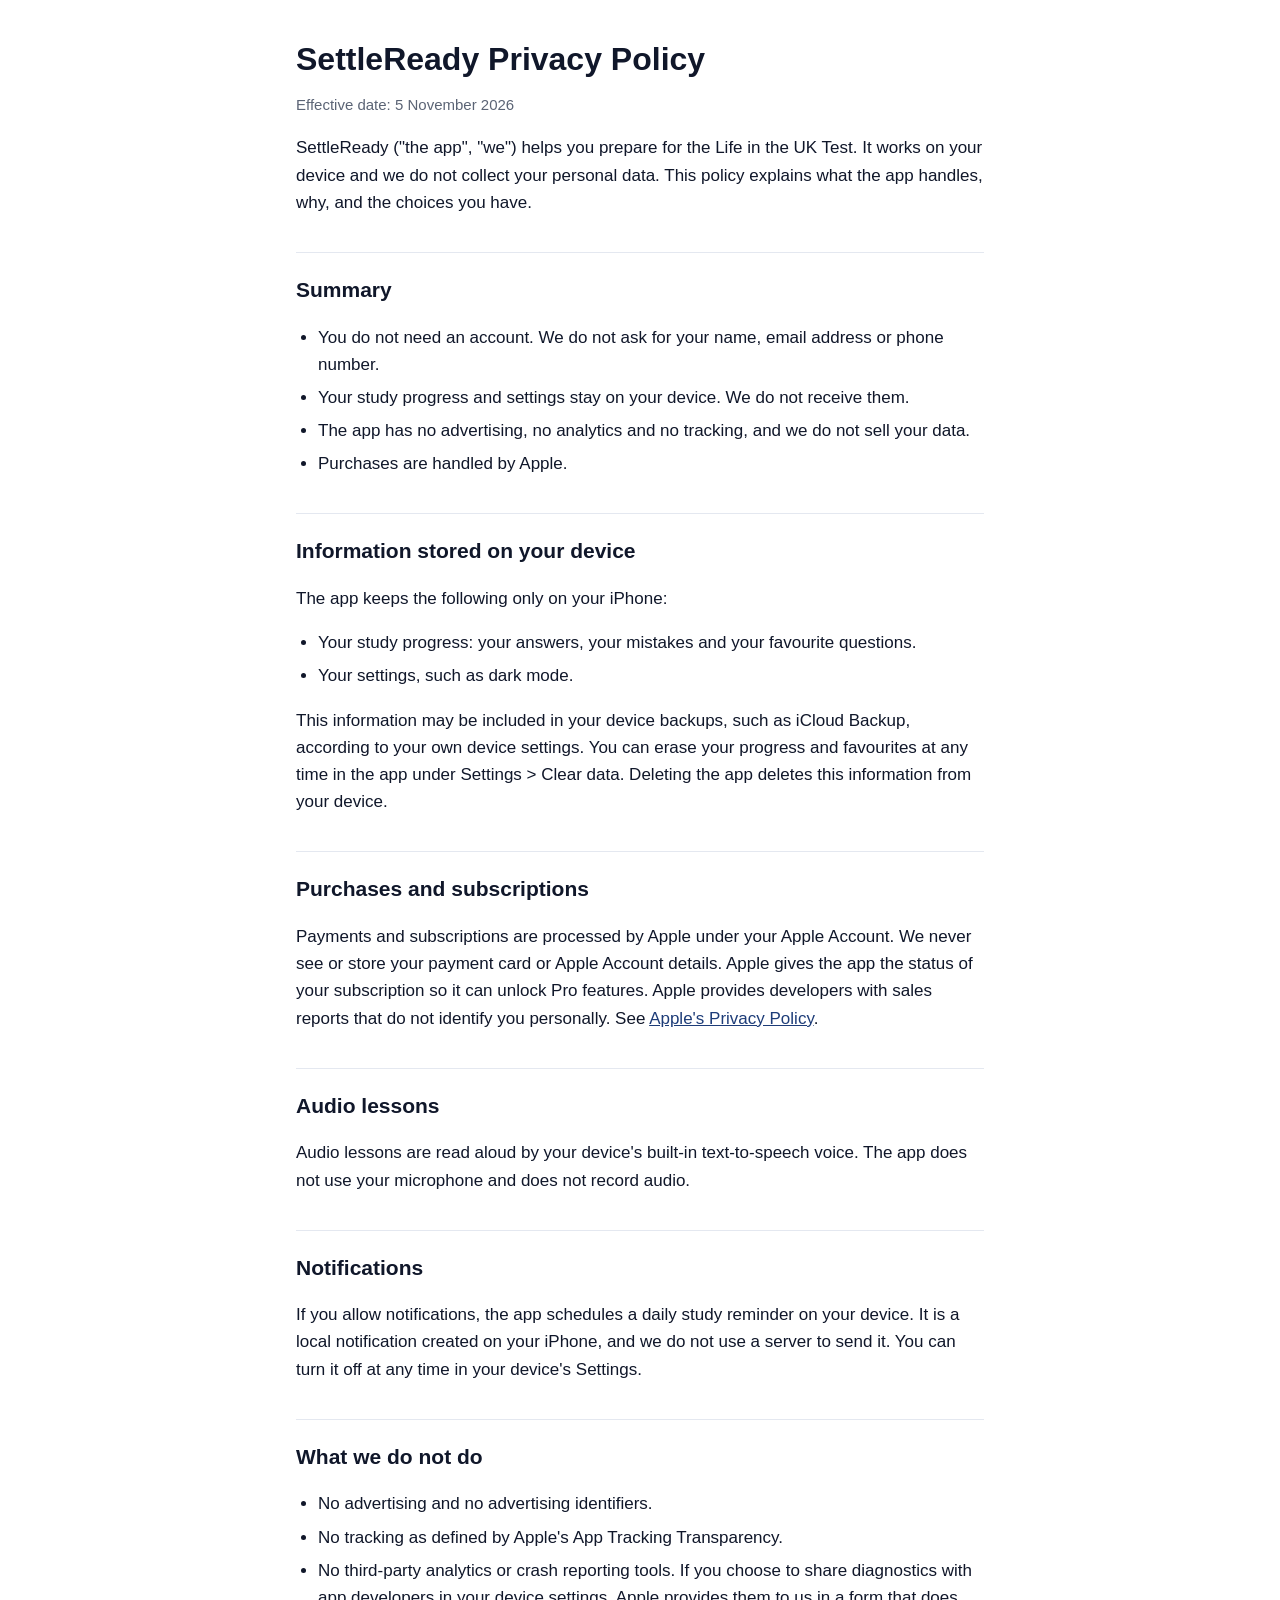
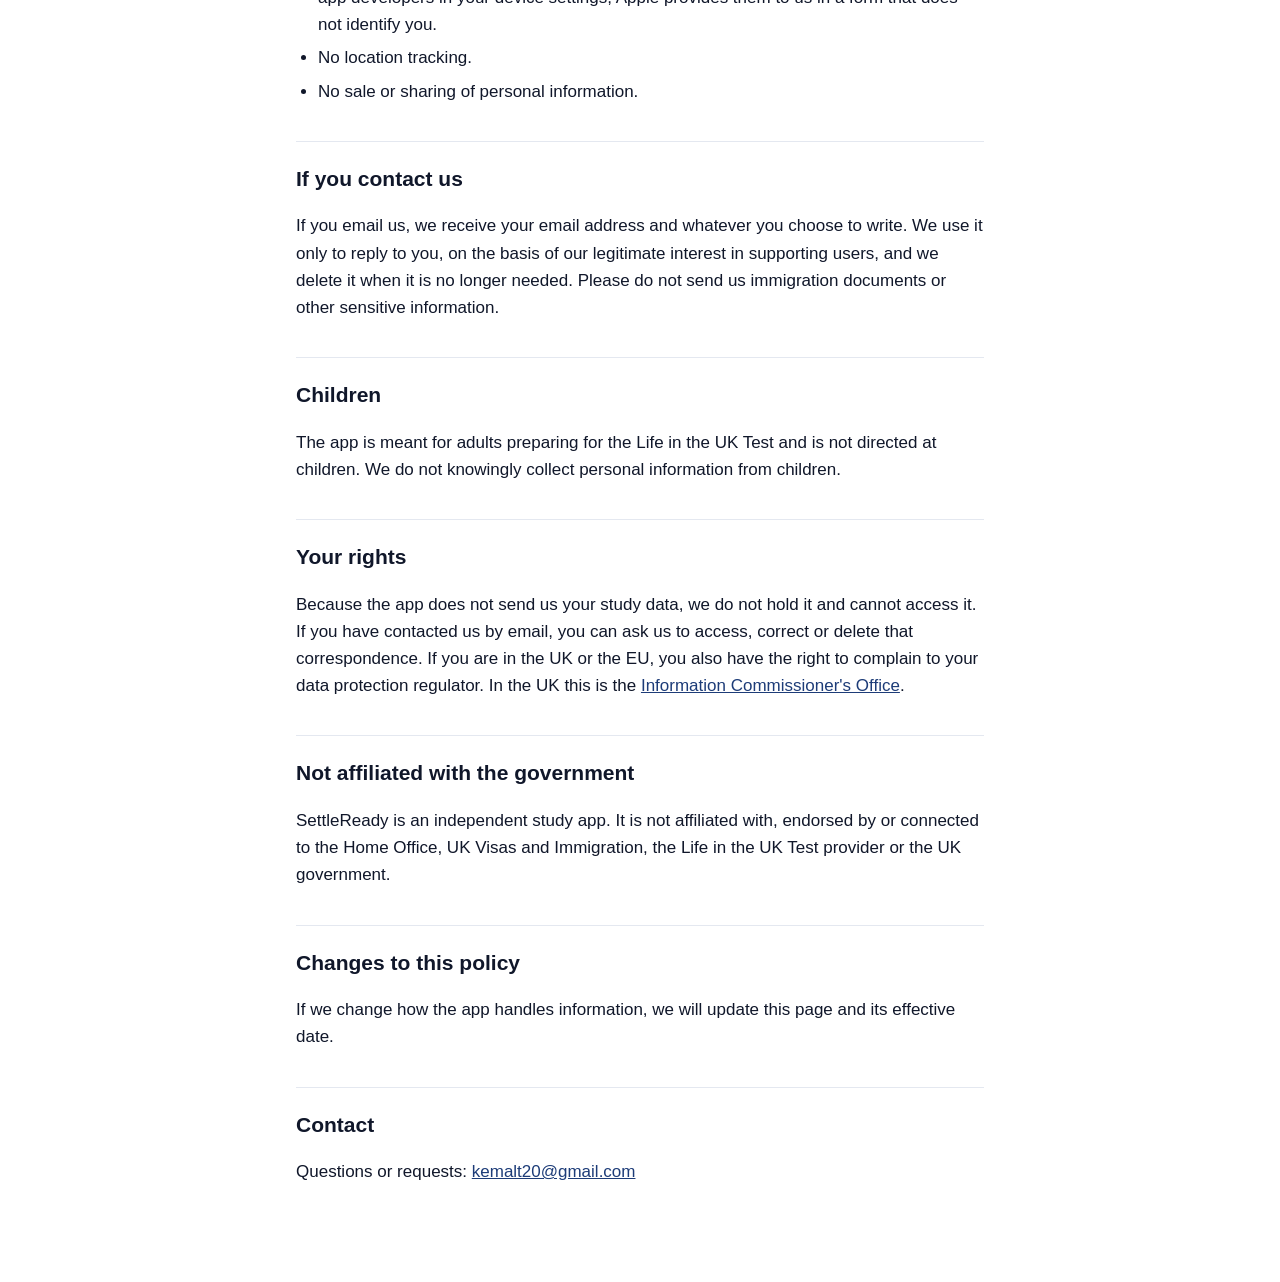
==== privacy/index.html @ 8473b5d5 "Publish privacy policy and support page Co-Authored-By: Claude Opus 5.5 <noreply@anthropic.com>" ====
<!doctype html>
<html lang="en-GB">
<head>
<meta charset="utf-8">
<meta name="viewport" content="width=device-width, initial-scale=1">
<title>SettleReady Privacy Policy</title>
<link rel="stylesheet" href="../style.css">
</head>
<body>
<main>
<h1>SettleReady Privacy Policy</h1>
<p class="muted">Effective date: 5 November 2026</p>

<p>SettleReady ("the app", "we") helps you prepare for the Life in the UK Test. It works on your device and we do not collect your personal data. This policy explains what the app handles, why, and the choices you have.</p>

<h2>Summary</h2>
<ul>
  <li>You do not need an account. We do not ask for your name, email address or phone number.</li>
  <li>Your study progress and settings stay on your device. We do not receive them.</li>
  <li>The app has no advertising, no analytics and no tracking, and we do not sell your data.</li>
  <li>Purchases are handled by Apple.</li>
</ul>

<h2>Information stored on your device</h2>
<p>The app keeps the following only on your iPhone:</p>
<ul>
  <li>Your study progress: your answers, your mistakes and your favourite questions.</li>
  <li>Your settings, such as dark mode.</li>
</ul>
<p>This information may be included in your device backups, such as iCloud Backup, according to your own device settings. You can erase your progress and favourites at any time in the app under Settings &gt; Clear data. Deleting the app deletes this information from your device.</p>

<h2>Purchases and subscriptions</h2>
<p>Payments and subscriptions are processed by Apple under your Apple Account. We never see or store your payment card or Apple Account details. Apple gives the app the status of your subscription so it can unlock Pro features. Apple provides developers with sales reports that do not identify you personally. See <a href="https://www.apple.com/legal/privacy/">Apple's Privacy Policy</a>.</p>

<h2>Audio lessons</h2>
<p>Audio lessons are read aloud by your device's built-in text-to-speech voice. The app does not use your microphone and does not record audio.</p>

<h2>Notifications</h2>
<p>If you allow notifications, the app schedules a daily study reminder on your device. It is a local notification created on your iPhone, and we do not use a server to send it. You can turn it off at any time in your device's Settings.</p>

<h2>What we do not do</h2>
<ul>
  <li>No advertising and no advertising identifiers.</li>
  <li>No tracking as defined by Apple's App Tracking Transparency.</li>
  <li>No third-party analytics or crash reporting tools. If you choose to share diagnostics with app developers in your device settings, Apple provides them to us in a form that does not identify you.</li>
  <li>No location tracking.</li>
  <li>No sale or sharing of personal information.</li>
</ul>

<h2>If you contact us</h2>
<p>If you email us, we receive your email address and whatever you choose to write. We use it only to reply to you, on the basis of our legitimate interest in supporting users, and we delete it when it is no longer needed. Please do not send us immigration documents or other sensitive information.</p>

<h2>Children</h2>
<p>The app is meant for adults preparing for the Life in the UK Test and is not directed at children. We do not knowingly collect personal information from children.</p>

<h2>Your rights</h2>
<p>Because the app does not send us your study data, we do not hold it and cannot access it. If you have contacted us by email, you can ask us to access, correct or delete that correspondence. If you are in the UK or the EU, you also have the right to complain to your data protection regulator. In the UK this is the <a href="https://ico.org.uk/">Information Commissioner's Office</a>.</p>

<h2>Not affiliated with the government</h2>
<p>SettleReady is an independent study app. It is not affiliated with, endorsed by or connected to the Home Office, UK Visas and Immigration, the Life in the UK Test provider or the UK government.</p>

<h2>Changes to this policy</h2>
<p>If we change how the app handles information, we will update this page and its effective date.</p>

<h2>Contact</h2>
<p>Questions or requests: <a href="mailto:kemalt20@gmail.com">kemalt20@gmail.com</a></p>
</main>
</body>
</html>
---- style.css ----
:root { --navy: #1D3C78; --ink: #10172A; --muted: #5B6475; --bg: #FFFFFF; --line: #E4E8F0; }
@media (prefers-color-scheme: dark) {
  :root { --navy: #8AA9F0; --ink: #EEF1F7; --muted: #A3ABBA; --bg: #0F1424; --line: #262D40; }
}
* { box-sizing: border-box; }
body { margin: 0; background: var(--bg); color: var(--ink);
  font: 17px/1.6 -apple-system, BlinkMacSystemFont, "Segoe UI", Roboto, sans-serif; }
main { max-width: 720px; margin: 0 auto; padding: 40px 16px 80px; }
h1 { font-size: 32px; line-height: 1.2; margin: 0 0 8px; }
h2 { font-size: 21px; margin: 36px 0 8px; padding-top: 20px; border-top: 1px solid var(--line); }
a { color: var(--navy); }
ul { padding-left: 22px; }
li { margin: 6px 0; }
.muted { color: var(--muted); font-size: 15px; }
.lang { text-align: right; margin: 0; font-size: 15px; }
.icon { border-radius: 22px; display: block; margin-bottom: 16px; }
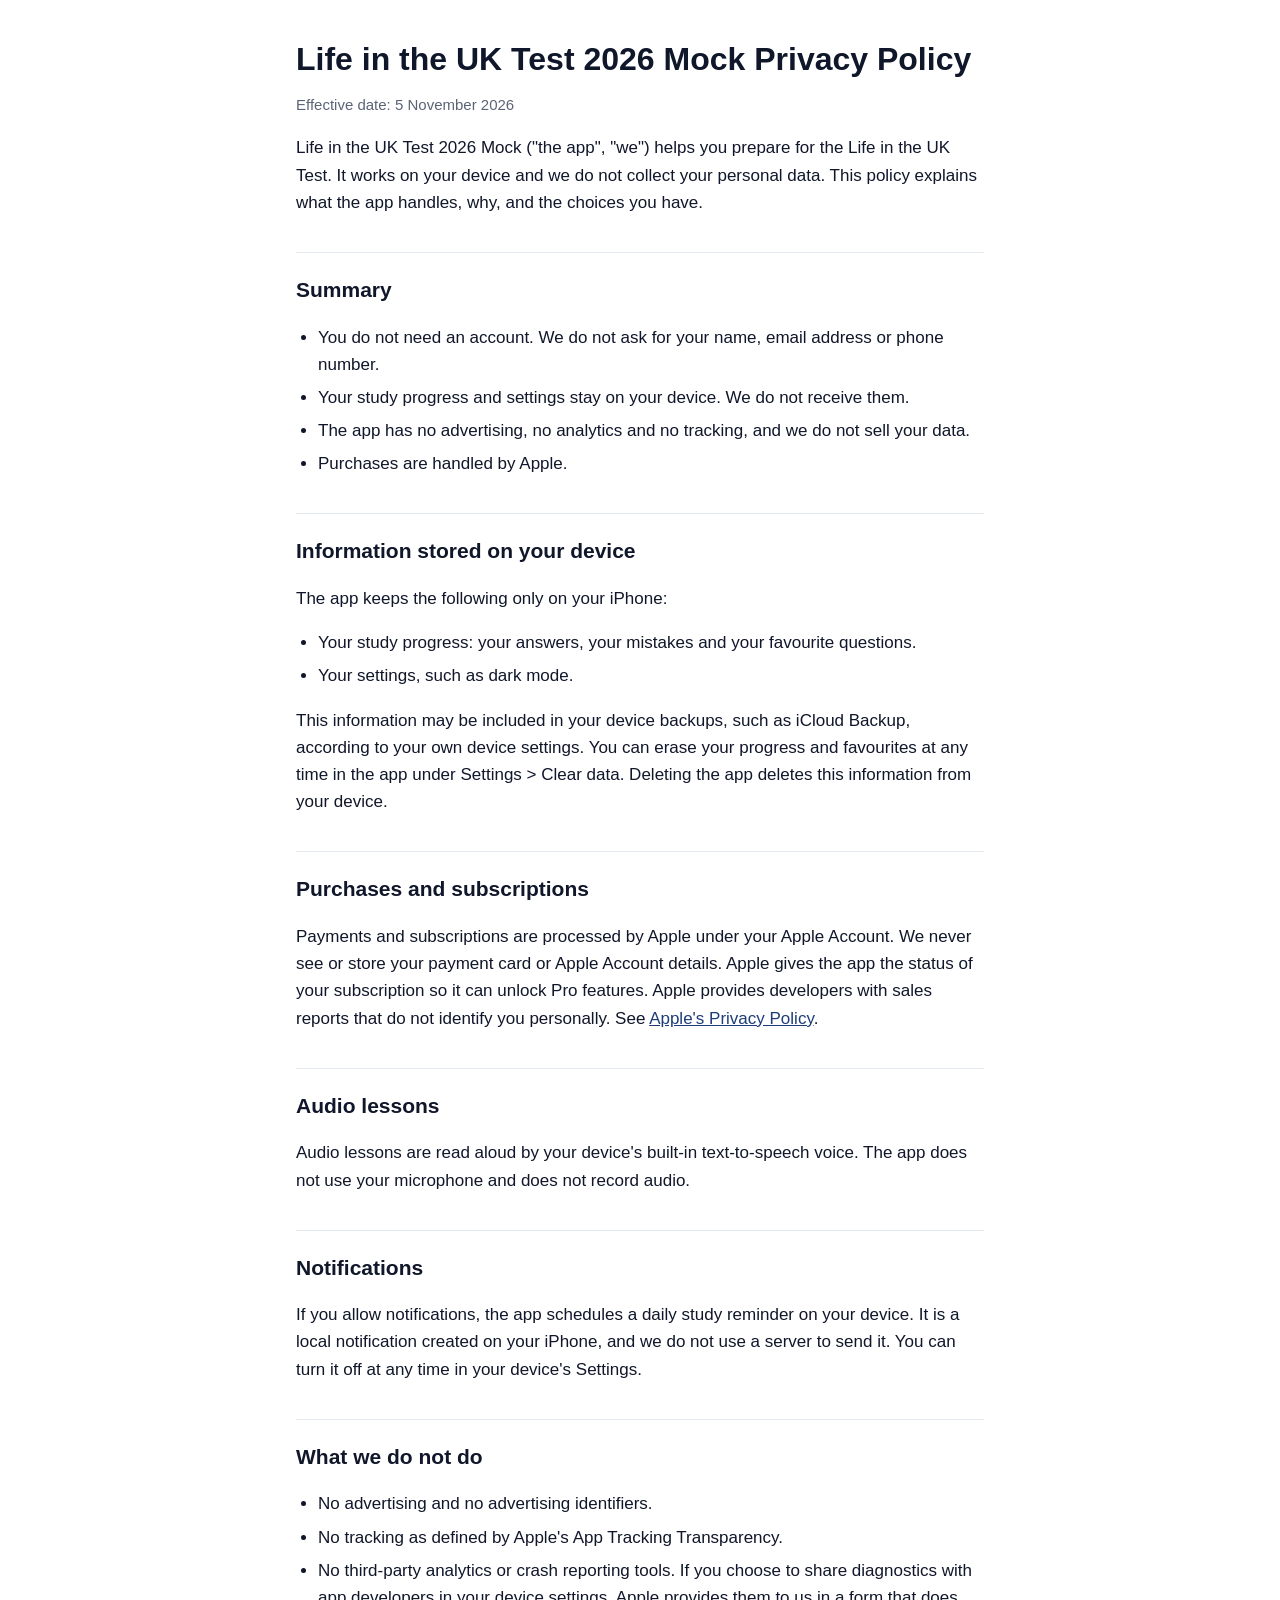
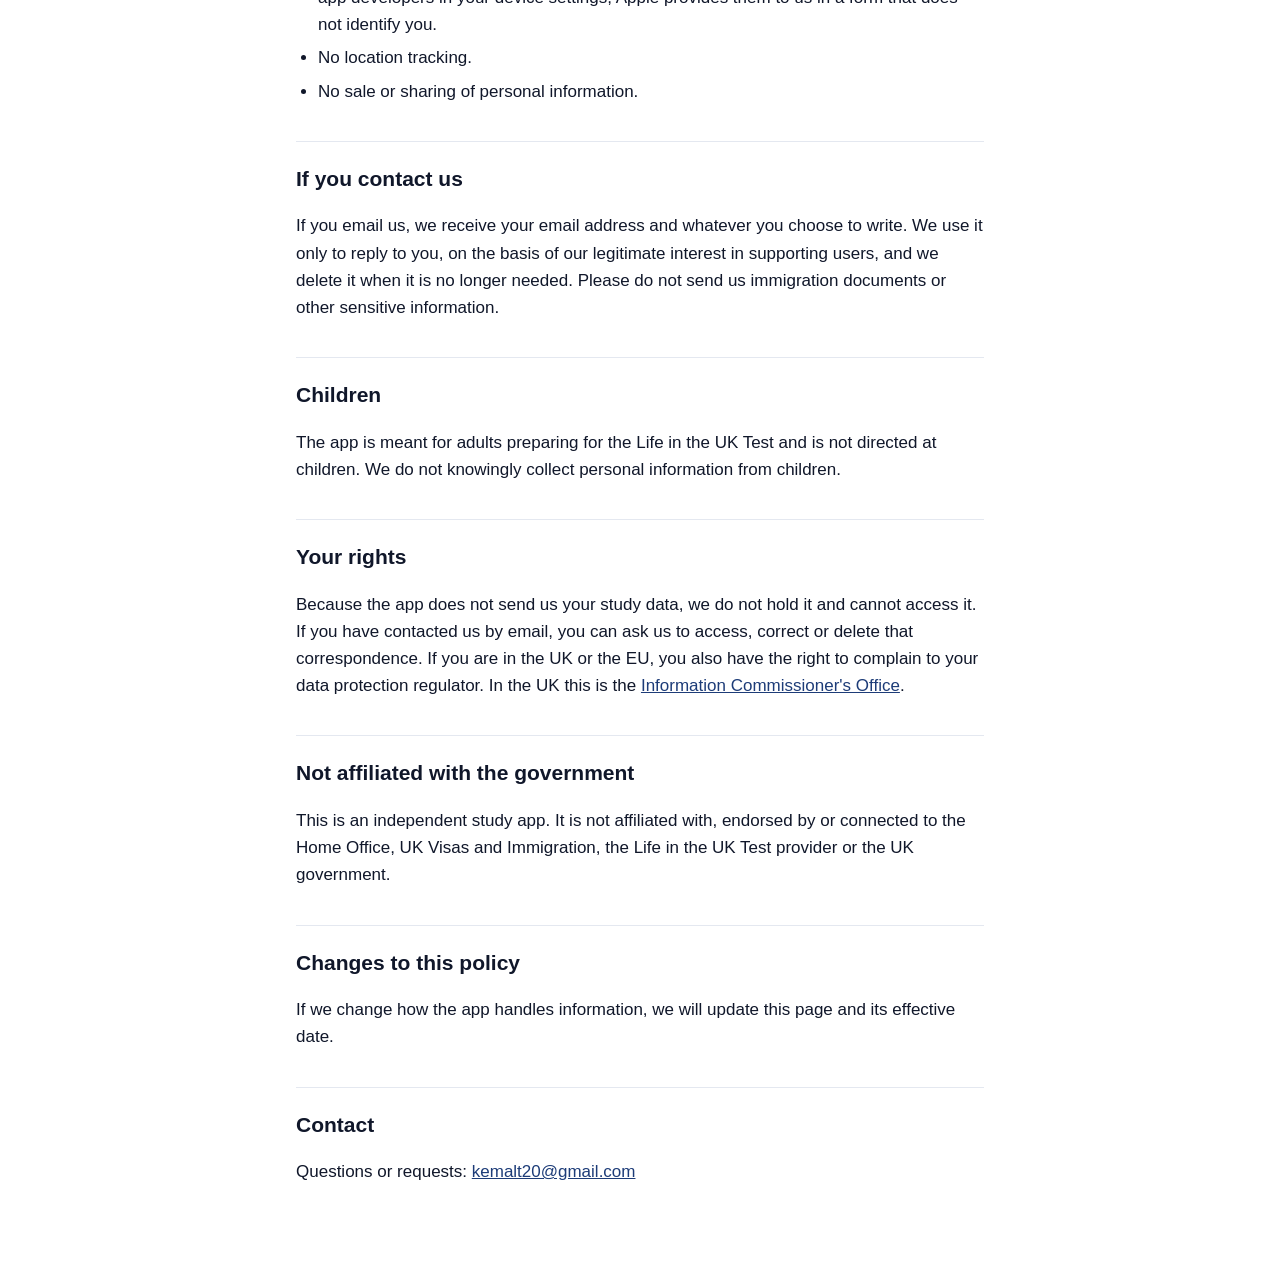
==== commit af2830e4: "Rename the app to Life in the UK Test 2026 Mock Co-Authored-By: Claude Opus 5.5 <noreply@anthropic.c" ====
--- a/privacy/index.html
+++ b/privacy/index.html
@@ -3,15 +3,15 @@
 <head>
 <meta charset="utf-8">
 <meta name="viewport" content="width=device-width, initial-scale=1">
-<title>SettleReady Privacy Policy</title>
+<title>Life in the UK Test 2026 Mock Privacy Policy</title>
 <link rel="stylesheet" href="../style.css">
 </head>
 <body>
 <main>
-<h1>SettleReady Privacy Policy</h1>
+<h1>Life in the UK Test 2026 Mock Privacy Policy</h1>
 <p class="muted">Effective date: 5 November 2026</p>
 
-<p>SettleReady ("the app", "we") helps you prepare for the Life in the UK Test. It works on your device and we do not collect your personal data. This policy explains what the app handles, why, and the choices you have.</p>
+<p>Life in the UK Test 2026 Mock ("the app", "we") helps you prepare for the Life in the UK Test. It works on your device and we do not collect your personal data. This policy explains what the app handles, why, and the choices you have.</p>
 
 <h2>Summary</h2>
 <ul>
@@ -57,7 +57,7 @@
 <p>Because the app does not send us your study data, we do not hold it and cannot access it. If you have contacted us by email, you can ask us to access, correct or delete that correspondence. If you are in the UK or the EU, you also have the right to complain to your data protection regulator. In the UK this is the <a href="https://ico.org.uk/">Information Commissioner's Office</a>.</p>
 
 <h2>Not affiliated with the government</h2>
-<p>SettleReady is an independent study app. It is not affiliated with, endorsed by or connected to the Home Office, UK Visas and Immigration, the Life in the UK Test provider or the UK government.</p>
+<p>This is an independent study app. It is not affiliated with, endorsed by or connected to the Home Office, UK Visas and Immigration, the Life in the UK Test provider or the UK government.</p>
 
 <h2>Changes to this policy</h2>
 <p>If we change how the app handles information, we will update this page and its effective date.</p>
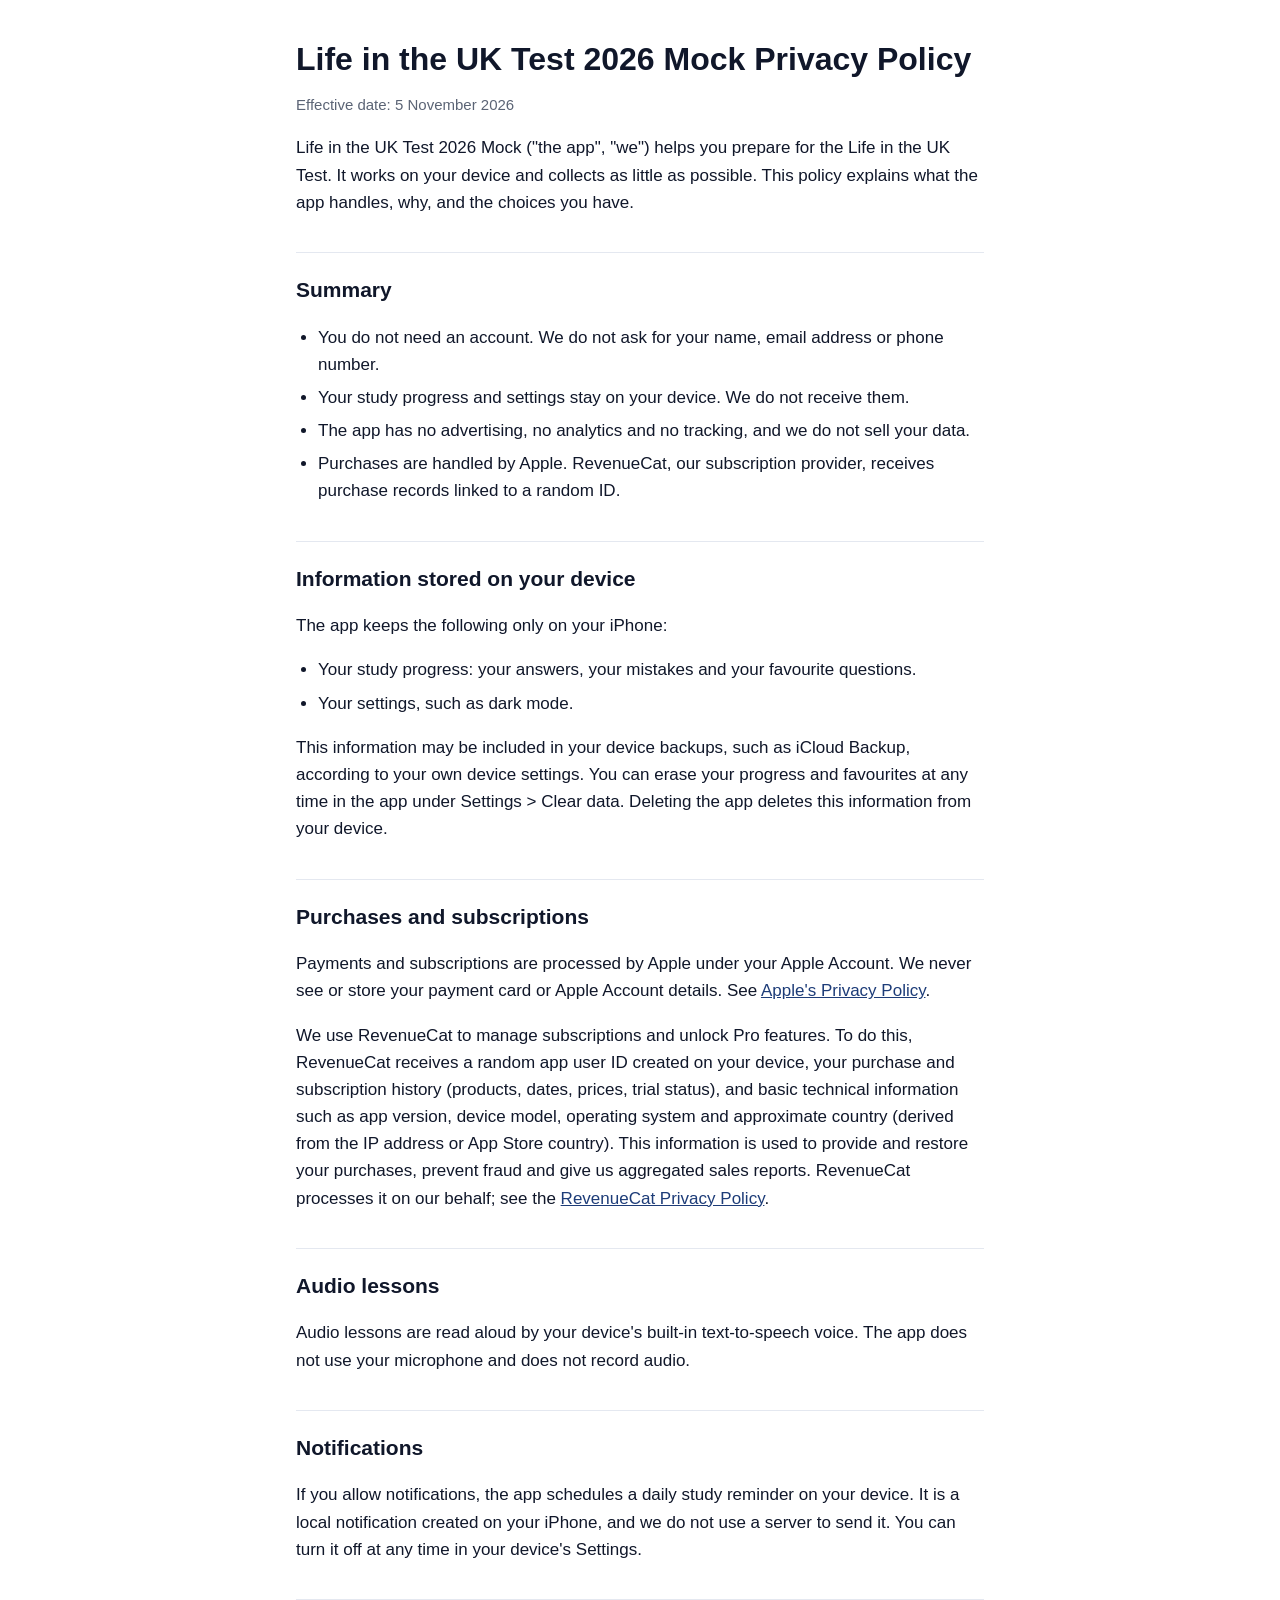
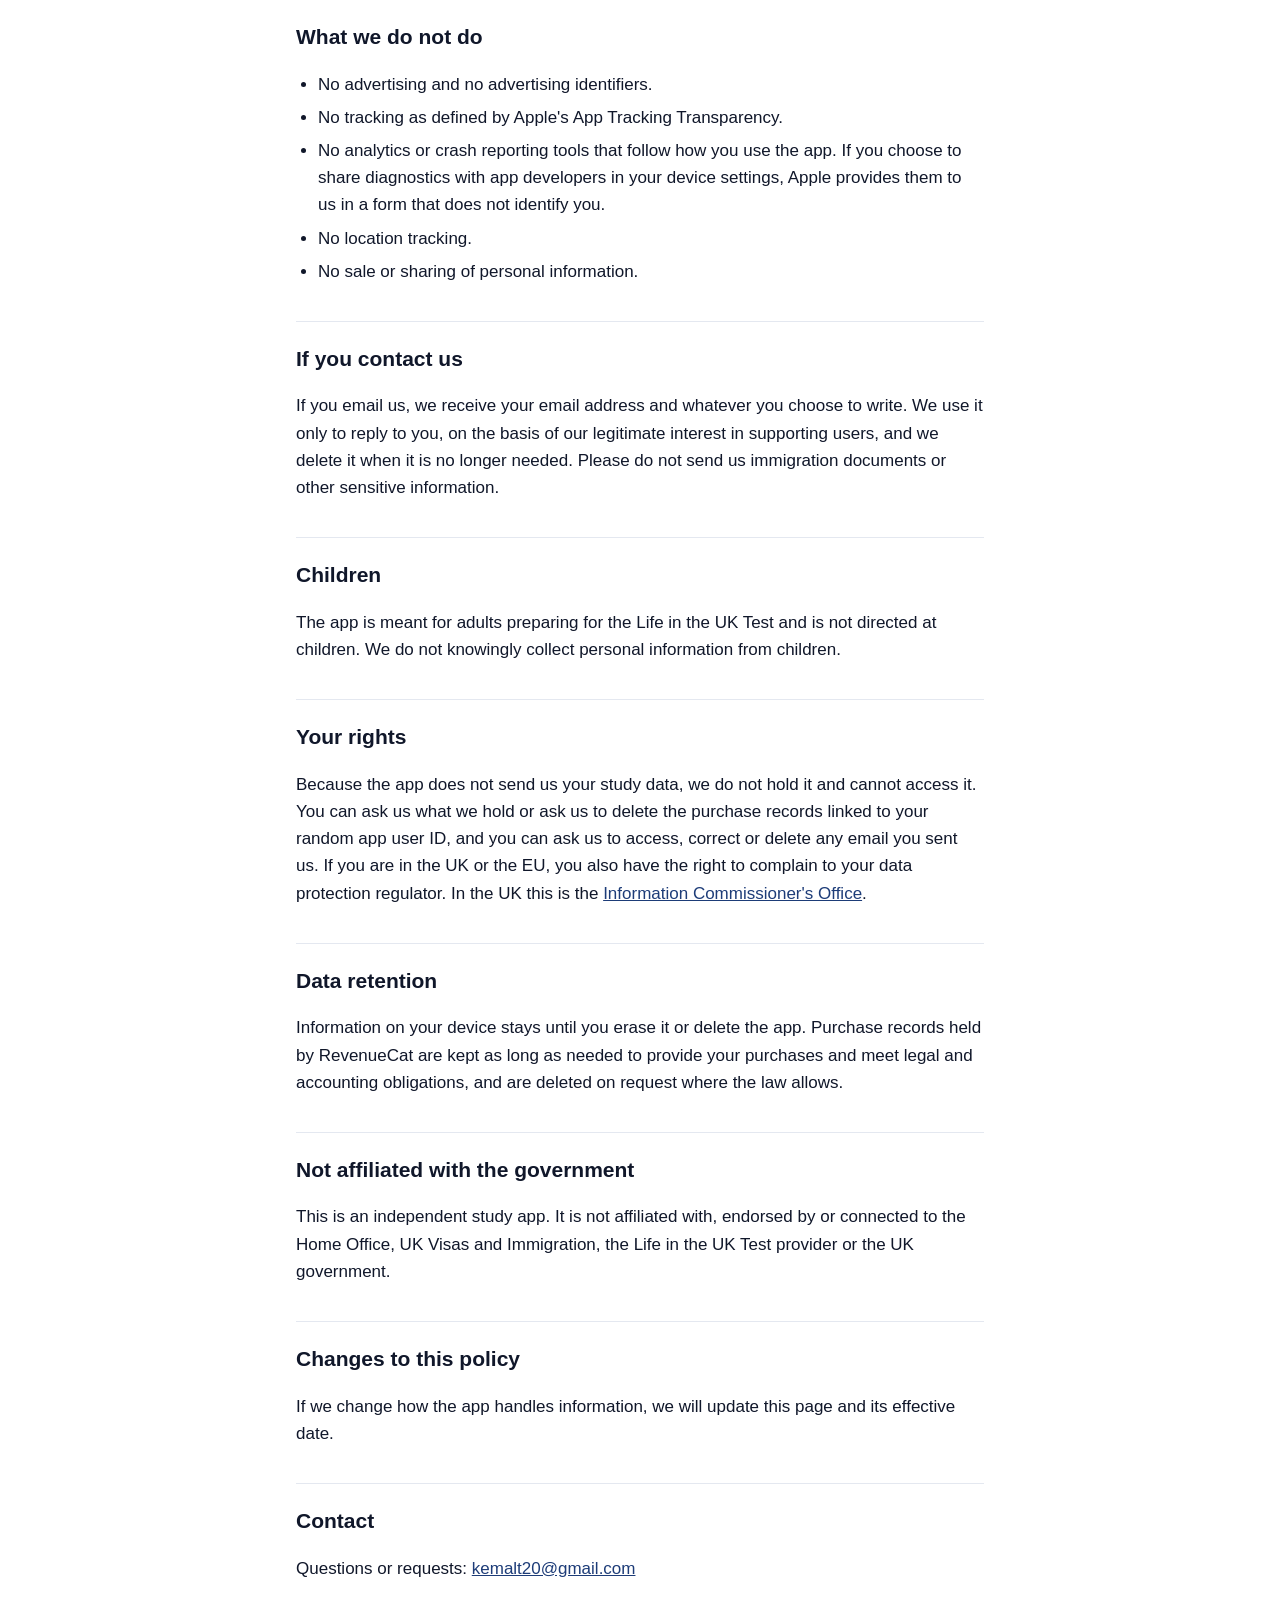
==== commit 0693fd5a: "Disclose RevenueCat in the privacy policy Co-Authored-By: Claude Opus 5.5 <noreply@anthropic.com>" ====
--- a/privacy/index.html
+++ b/privacy/index.html
@@ -11,14 +11,14 @@
 <h1>Life in the UK Test 2026 Mock Privacy Policy</h1>
 <p class="muted">Effective date: 5 November 2026</p>
 
-<p>Life in the UK Test 2026 Mock ("the app", "we") helps you prepare for the Life in the UK Test. It works on your device and we do not collect your personal data. This policy explains what the app handles, why, and the choices you have.</p>
+<p>Life in the UK Test 2026 Mock ("the app", "we") helps you prepare for the Life in the UK Test. It works on your device and collects as little as possible. This policy explains what the app handles, why, and the choices you have.</p>
 
 <h2>Summary</h2>
 <ul>
   <li>You do not need an account. We do not ask for your name, email address or phone number.</li>
   <li>Your study progress and settings stay on your device. We do not receive them.</li>
   <li>The app has no advertising, no analytics and no tracking, and we do not sell your data.</li>
-  <li>Purchases are handled by Apple.</li>
+  <li>Purchases are handled by Apple. RevenueCat, our subscription provider, receives purchase records linked to a random ID.</li>
 </ul>
 
 <h2>Information stored on your device</h2>
@@ -30,7 +30,8 @@
 <p>This information may be included in your device backups, such as iCloud Backup, according to your own device settings. You can erase your progress and favourites at any time in the app under Settings &gt; Clear data. Deleting the app deletes this information from your device.</p>
 
 <h2>Purchases and subscriptions</h2>
-<p>Payments and subscriptions are processed by Apple under your Apple Account. We never see or store your payment card or Apple Account details. Apple gives the app the status of your subscription so it can unlock Pro features. Apple provides developers with sales reports that do not identify you personally. See <a href="https://www.apple.com/legal/privacy/">Apple's Privacy Policy</a>.</p>
+<p>Payments and subscriptions are processed by Apple under your Apple Account. We never see or store your payment card or Apple Account details. See <a href="https://www.apple.com/legal/privacy/">Apple's Privacy Policy</a>.</p>
+<p>We use RevenueCat to manage subscriptions and unlock Pro features. To do this, RevenueCat receives a random app user ID created on your device, your purchase and subscription history (products, dates, prices, trial status), and basic technical information such as app version, device model, operating system and approximate country (derived from the IP address or App Store country). This information is used to provide and restore your purchases, prevent fraud and give us aggregated sales reports. RevenueCat processes it on our behalf; see the <a href="https://www.revenuecat.com/privacy/">RevenueCat Privacy Policy</a>.</p>
 
 <h2>Audio lessons</h2>
 <p>Audio lessons are read aloud by your device's built-in text-to-speech voice. The app does not use your microphone and does not record audio.</p>
@@ -42,7 +43,7 @@
 <ul>
   <li>No advertising and no advertising identifiers.</li>
   <li>No tracking as defined by Apple's App Tracking Transparency.</li>
-  <li>No third-party analytics or crash reporting tools. If you choose to share diagnostics with app developers in your device settings, Apple provides them to us in a form that does not identify you.</li>
+  <li>No analytics or crash reporting tools that follow how you use the app. If you choose to share diagnostics with app developers in your device settings, Apple provides them to us in a form that does not identify you.</li>
   <li>No location tracking.</li>
   <li>No sale or sharing of personal information.</li>
 </ul>
@@ -54,7 +55,10 @@
 <p>The app is meant for adults preparing for the Life in the UK Test and is not directed at children. We do not knowingly collect personal information from children.</p>
 
 <h2>Your rights</h2>
-<p>Because the app does not send us your study data, we do not hold it and cannot access it. If you have contacted us by email, you can ask us to access, correct or delete that correspondence. If you are in the UK or the EU, you also have the right to complain to your data protection regulator. In the UK this is the <a href="https://ico.org.uk/">Information Commissioner's Office</a>.</p>
+<p>Because the app does not send us your study data, we do not hold it and cannot access it. You can ask us what we hold or ask us to delete the purchase records linked to your random app user ID, and you can ask us to access, correct or delete any email you sent us. If you are in the UK or the EU, you also have the right to complain to your data protection regulator. In the UK this is the <a href="https://ico.org.uk/">Information Commissioner's Office</a>.</p>
+
+<h2>Data retention</h2>
+<p>Information on your device stays until you erase it or delete the app. Purchase records held by RevenueCat are kept as long as needed to provide your purchases and meet legal and accounting obligations, and are deleted on request where the law allows.</p>
 
 <h2>Not affiliated with the government</h2>
 <p>This is an independent study app. It is not affiliated with, endorsed by or connected to the Home Office, UK Visas and Immigration, the Life in the UK Test provider or the UK government.</p>
